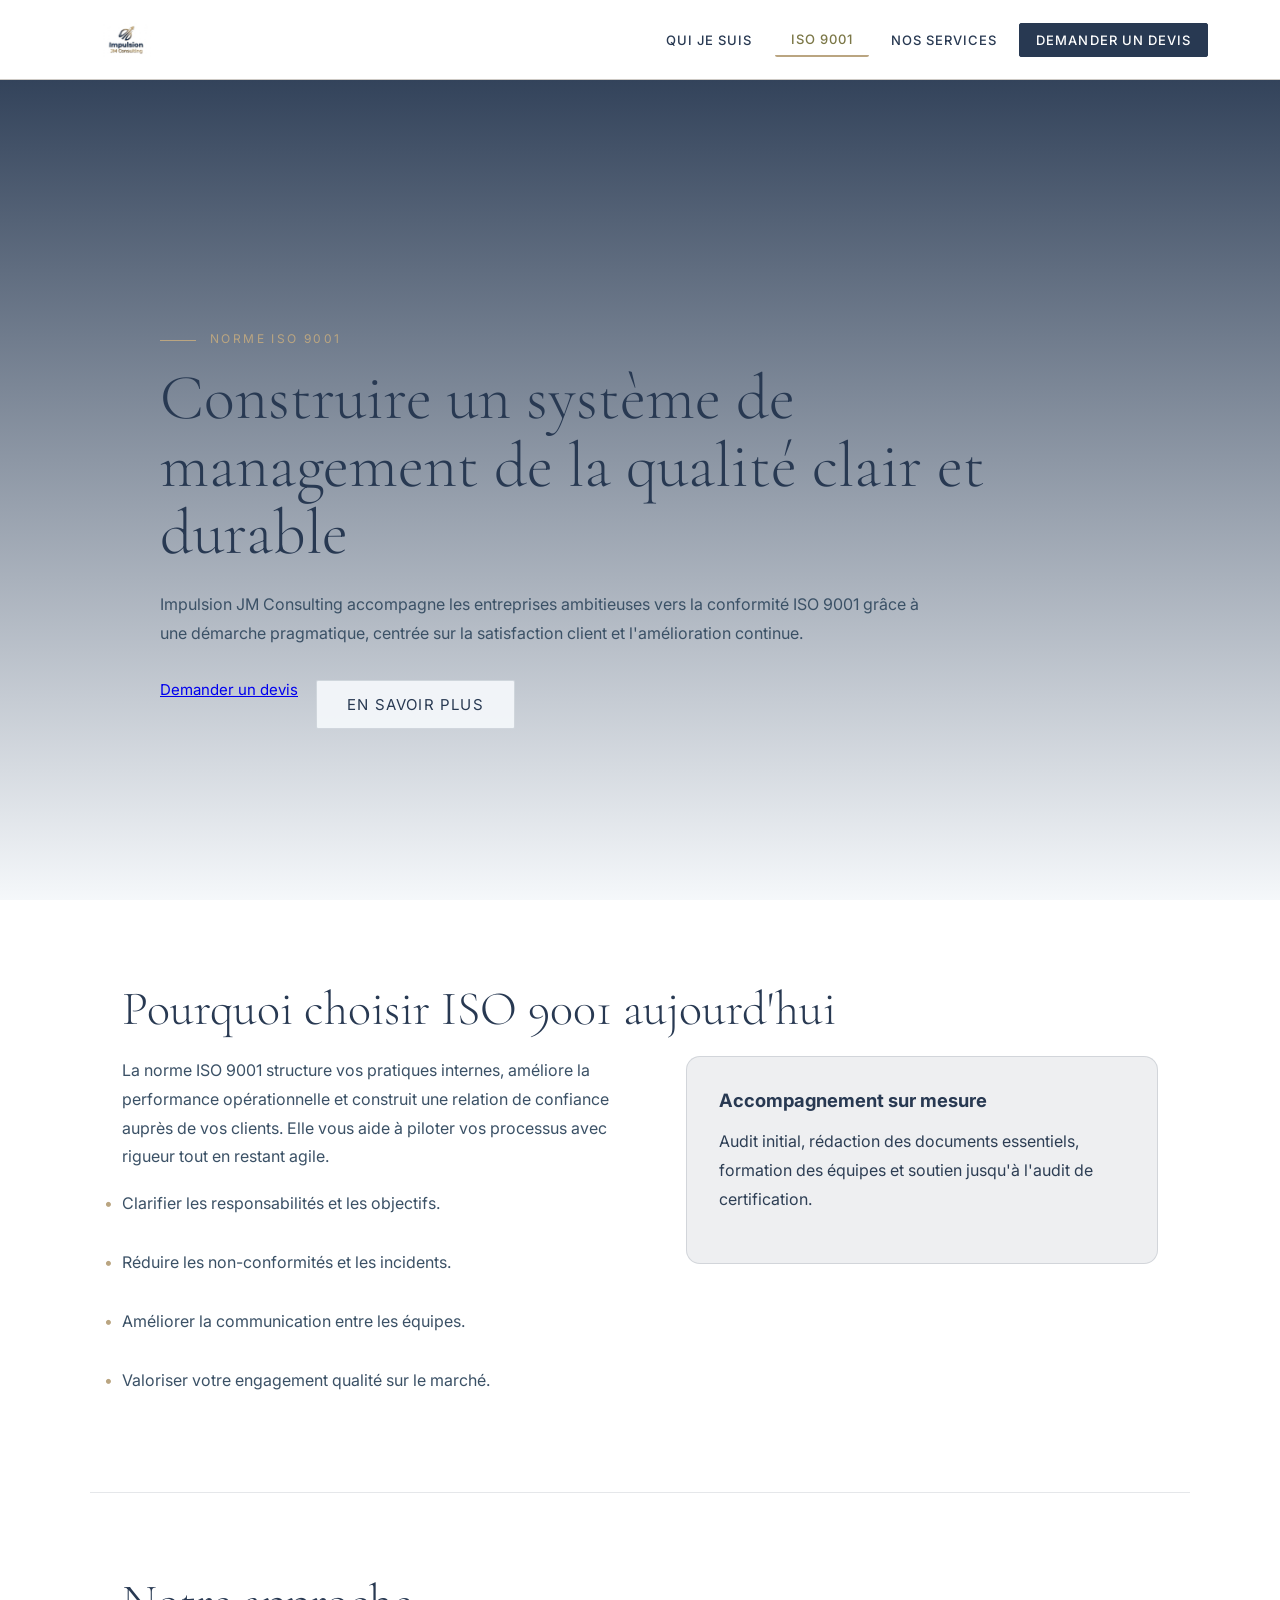
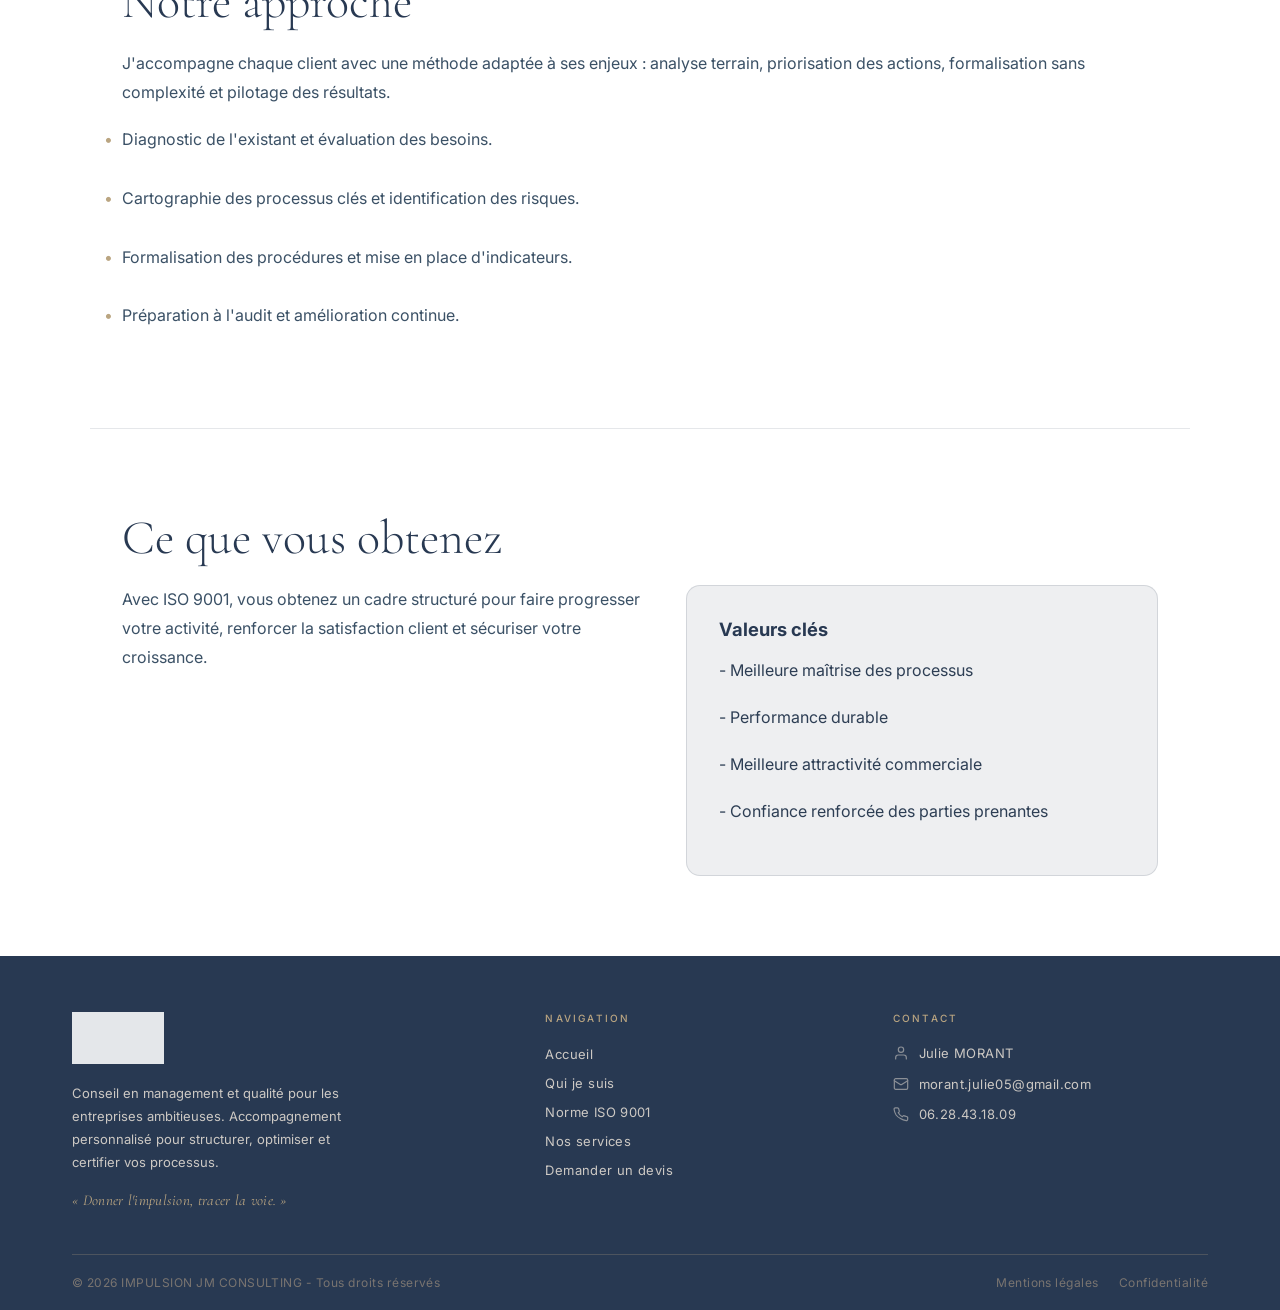
==== iso9001.html @ 3c47d4dd "Add files via upload" ====
﻿<!DOCTYPE html>
<html lang="fr">
<head>
  <meta charset="UTF-8" />
  <meta name="viewport" content="width=device-width, initial-scale=1.0" />
  <title>ISO 9001 — Impulsion JM Consulting</title>
  <link rel="preconnect" href="https://fonts.googleapis.com" />
  <link rel="preconnect" href="https://fonts.gstatic.com" crossorigin />
  <link href="https://fonts.googleapis.com/css2?family=Cormorant+Garamond:wght@400;600;700&family=Inter:wght@300;400;500&display=swap" rel="stylesheet" />
  <link rel="stylesheet" href="style.css" />
  <style>
    .page-hero {
      min-height: calc(100vh - var(--nav-h));
      padding: calc(var(--nav-h) + 80px) 32px 80px;
      background: linear-gradient(180deg, rgba(40,57,82,0.95) 0%, rgba(244,247,250,0.92) 100%);
      display: flex;
      align-items: center;
    }
    .hero-inner {
      max-width: 960px;
      margin: 0 auto;
    }
    .hero-eyebrow {
      font-size: 0.75rem;
      letter-spacing: 0.2em;
      text-transform: uppercase;
      color: var(--or);
      margin-bottom: 18px;
      font-family: var(--font-body);
    }
    .hero-eyebrow::before {
      content: '';
      display: inline-block;
      width: 36px;
      height: 1px;
      background: var(--or);
      margin-right: 14px;
      vertical-align: middle;
    }
    .hero-title {
      font-family: var(--font-display);
      font-size: clamp(2.8rem, 5vw, 4.4rem);
      font-weight: 300;
      line-height: 1.05;
      margin-bottom: 24px;
      color: var(--marine);
    }
    .hero-title em {
      font-style: italic;
      color: var(--or);
    }
    .hero-copy {
      max-width: 760px;
      font-size: 1rem;
      line-height: 1.8;
      color: #3b5166;
      margin-bottom: 32px;
    }
    .hero-actions {
      display: flex;
      flex-wrap: wrap;
      gap: 18px;
    }
    .btn-secondary {
      display: inline-flex;
      align-items: center;
      justify-content: center;
      padding: 14px 30px;
      border-radius: 2px;
      border: 1px solid rgba(41,58,82,0.16);
      color: var(--marine);
      background: rgba(244,247,250,0.94);
      text-decoration: none;
      letter-spacing: 0.08em;
      text-transform: uppercase;
      transition: background 0.2s, color 0.2s;
    }
    .btn-secondary:hover {
      background: rgba(244,247,250,1);
    }
    .page-section {
      padding: 80px 32px;
      max-width: 1100px;
      margin: 0 auto;
    }
    .page-section + .page-section {
      border-top: 1px solid rgba(41,58,82,0.12);
    }
    .page-section h2 {
      font-family: var(--font-display);
      font-size: clamp(2rem, 4vw, 3rem);
      font-weight: 300;
      margin-bottom: 18px;
      color: var(--marine);
    }
    .page-section p,
    .page-section li {
      font-size: 1rem;
      line-height: 1.8;
      color: #3b5166;
      margin-bottom: 18px;
    }
    .page-section ul {
      list-style: none;
      padding-left: 0;
      display: grid;
      gap: 12px;
    }
    .page-section ul li::before {
      content: '•';
      color: var(--or);
      display: inline-block;
      width: 1.1em;
      margin-left: -1.1em;
    }
    .page-grid {
      display: grid;
      grid-template-columns: 1fr 0.9fr;
      gap: 40px;
      align-items: start;
    }
    .panel {
      background: rgba(41,58,82,0.08);
      border: 1px solid rgba(41,58,82,0.14);
      border-radius: 14px;
      padding: 32px;
    }
    .panel h3 {
      margin: 0 0 16px;
      font-size: 1.15rem;
      color: var(--marine);
    }
    .panel p {
      color: #2d3e54;
    }
    @media (max-width: 900px) {
      .page-grid {
        grid-template-columns: 1fr;
      }
      .page-hero {
        padding-top: calc(var(--nav-h) + 60px);
      }
    }
    @media (max-width: 700px) {
      .page-section {
        padding: 60px 20px;
      }
    }
  </style>
</head>
<body>

  <header>
    <div class="header-inner">
      <a href="index.html" class="logo-link" aria-label="IMPULSION JM CONSULTING – Accueil">
        <img src="logo.png" alt="Logo Impulsion JM Consulting" />
      </a>
      <button class="nav-toggle" aria-expanded="false" aria-controls="main-nav" aria-label="Ouvrir le menu">
        <span></span><span></span><span></span>
      </button>
      <nav id="main-nav" role="navigation" aria-label="Navigation principale">
        <ul class="nav-list">
          <li><a href="qui-je-suis.html">Qui je suis</a></li>
          <li><a href="iso9001.html" class="active">ISO 9001</a></li>
          <li><a href="services.html">Nos services</a></li>
          <li class="nav-cta"><a href="contact.html">Demander un devis</a></li>
        </ul>
      </nav>
    </div>
  </header>

  <main>
    <section class="page-hero">
      <div class="hero-inner">
        <p class="hero-eyebrow">Norme ISO 9001</p>
        <h1 class="hero-title">Construire un système de management de la qualité clair et durable</h1>
        <p class="hero-copy">Impulsion JM Consulting accompagne les entreprises ambitieuses vers la conformité ISO 9001 grâce à une démarche pragmatique, centrée sur la satisfaction client et l'amélioration continue.</p>
        <div class="hero-actions">
          <a href="contact.html" class="btn-primary">Demander un devis</a>
          <a href="#avantages" class="btn-secondary">En savoir plus</a>
        </div>
      </div>
    </section>

    <section class="page-section" id="avantages">
      <h2>Pourquoi choisir ISO 9001 aujourd'hui</h2>
      <div class="page-grid">
        <div>
          <p>La norme ISO 9001 structure vos pratiques internes, améliore la performance opérationnelle et construit une relation de confiance auprès de vos clients. Elle vous aide à piloter vos processus avec rigueur tout en restant agile.</p>
          <ul>
            <li>Clarifier les responsabilités et les objectifs.</li>
            <li>Réduire les non-conformités et les incidents.</li>
            <li>Améliorer la communication entre les équipes.</li>
            <li>Valoriser votre engagement qualité sur le marché.</li>
          </ul>
        </div>
        <aside class="panel">
          <h3>Accompagnement sur mesure</h3>
          <p>Audit initial, rédaction des documents essentiels, formation des équipes et soutien jusqu'à l'audit de certification.</p>
        </aside>
      </div>
    </section>

    <section class="page-section">
      <h2>Notre approche</h2>
      <p>J'accompagne chaque client avec une méthode adaptée à ses enjeux : analyse terrain, priorisation des actions, formalisation sans complexité et pilotage des résultats.</p>
      <ul>
        <li>Diagnostic de l'existant et évaluation des besoins.</li>
        <li>Cartographie des processus clés et identification des risques.</li>
        <li>Formalisation des procédures et mise en place d'indicateurs.</li>
        <li>Préparation à l'audit et amélioration continue.</li>
      </ul>
    </section>

    <section class="page-section">
      <h2>Ce que vous obtenez</h2>
      <div class="page-grid">
        <div>
          <p>Avec ISO 9001, vous obtenez un cadre structuré pour faire progresser votre activité, renforcer la satisfaction client et sécuriser votre croissance.</p>
        </div>
        <aside class="panel">
          <h3>Valeurs clés</h3>
          <p>- Meilleure maîtrise des processus</p>
          <p>- Performance durable</p>
          <p>- Meilleure attractivité commerciale</p>
          <p>- Confiance renforcée des parties prenantes</p>
        </aside>
      </div>
    </section>
  </main>

  <footer>
    <div class="footer-top">
      <div class="footer-brand">
        <a href="index.html" class="logo-footer" aria-label="IMPULSION JM CONSULTING – Accueil">
          <img src="logo.png" alt="Logo Impulsion JM Consulting" />
        </a>
        <p>Conseil en management et qualité pour les entreprises ambitieuses. Accompagnement personnalisé pour structurer, optimiser et certifier vos processus.</p>
        <p class="tagline">« Donner l'impulsion, tracer la voie. »</p>
      </div>
      <div class="footer-col">
        <h3>Navigation</h3>
        <ul>
          <li><a href="index.html">Accueil</a></li>
          <li><a href="qui-je-suis.html">Qui je suis</a></li>
          <li><a href="iso9001.html">Norme ISO 9001</a></li>
          <li><a href="services.html">Nos services</a></li>
          <li><a href="contact.html">Demander un devis</a></li>
        </ul>
      </div>
      <div class="footer-col">
        <h3>Contact</h3>
        <address>
          <div class="contact-item">
            <svg class="contact-icon" viewBox="0 0 24 24" fill="none" stroke="currentColor" stroke-width="1.8" stroke-linecap="round" stroke-linejoin="round" aria-hidden="true">
              <path d="M20 21v-2a4 4 0 0 0-4-4H8a4 4 0 0 0-4 4v2"/><circle cx="12" cy="7" r="4"/>
            </svg>
            <span>Julie MORANT</span>
          </div>
          <div class="contact-item">
            <svg class="contact-icon" viewBox="0 0 24 24" fill="none" stroke="currentColor" stroke-width="1.8" stroke-linecap="round" stroke-linejoin="round" aria-hidden="true">
              <rect width="20" height="16" x="2" y="4" rx="2"/><path d="m22 7-8.97 5.7a1.94 1.94 0 0 1-2.06 0L2 7"/>
            </svg>
            <a href="mailto:morant.julie05@gmail.com">morant.julie05@gmail.com</a>
          </div>
          <div class="contact-item">
            <svg class="contact-icon" viewBox="0 0 24 24" fill="none" stroke="currentColor" stroke-width="1.8" stroke-linecap="round" stroke-linejoin="round" aria-hidden="true">
              <path d="M22 16.92v3a2 2 0 0 1-2.18 2 19.79 19.79 0 0 1-8.63-3.07A19.5 19.5 0 0 1 4.69 13.5a19.79 19.79 0 0 1-3.07-8.67A2 2 0 0 1 3.6 2.69h3a2 2 0 0 1 2 1.72c.127.96.361 1.903.7 2.81a2 2 0 0 1-.45 2.11L7.91 10.1a16 16 0 0 0 6 6l.91-.91a2 2 0 0 1 2.11-.45c.907.339 1.85.573 2.81.7A2 2 0 0 1 21.73 17.5z"/>
            </svg>
            <a href="tel:+33628431809">06.28.43.18.09</a>
          </div>
        </address>
      </div>
    </div>
    <div class="footer-divider"><hr /></div>
    <div class="footer-bottom">
      <p>&copy; <span id="year"></span> IMPULSION JM CONSULTING - Tous droits réservés</p>
      <nav class="footer-bottom-links" aria-label="Liens légaux">
        <a href="mentions-legales.html">Mentions légales</a>
        <a href="politique-confidentialite.html">Confidentialité</a>
      </nav>
    </div>
  </footer>

  <script src="main.js"></script>
</body>
</html>
---- style.css ----
/* ═══════════════════════════════════════════════════════════
   IMPULSION JM CONSULTING — Feuille de style principale
   ═══════════════════════════════════════════════════════════ */

/* ─── Tokens ─────────────────────────────────────────────── */
:root {
  --blanc:    #ffffff;
  --noir:     #000000;
  --gris:     #797470;
  --marine:   #283952;
  --marine-2: #293a53;
  --or:       #baa581;
  --or-fonce: #7b7747;
  --sable:    #cdc9c4;

  --nav-h:        80px;
  --max-w:        1200px;
  --font-display: 'Cormorant Garamond', Georgia, serif;
  --font-body:    'Inter', system-ui, sans-serif;
}

/* ─── Reset ──────────────────────────────────────────────── */
*, *::before, *::after {
  box-sizing: border-box;
  margin: 0;
  padding: 0;
}

html { scroll-behavior: smooth; }

body {
  font-family: var(--font-body);
  font-size: 15px;
  color: var(--noir);
  background: var(--blanc);
  min-height: 100vh;
  display: flex;
  flex-direction: column;
}

/* ─── Accessibilité ──────────────────────────────────────── */
a:focus-visible {
  outline: 2px solid var(--or);
  outline-offset: 3px;
  border-radius: 2px;
}

@media (prefers-reduced-motion: reduce) {
  *, *::before, *::after { transition-duration: 0.01ms !important; }
}


/* ═══════════════════════════════════════════════════════════
   HEADER
   ═══════════════════════════════════════════════════════════ */
header {
  position: sticky;
  top: 0;
  z-index: 100;
  background: var(--blanc);
  border-bottom: 1px solid var(--sable);
  height: var(--nav-h);
  display: flex;
  align-items: center;
}

.header-inner {
  width: 100%;
  max-width: var(--max-w);
  margin: 0 auto;
  padding: 0 32px;
  display: flex;
  align-items: center;
  justify-content: space-between;
  gap: 24px;
}

/* Logo */
.logo-link {
  display: flex;
  align-items: center;
  text-decoration: none;
  flex-shrink: 0;
}

.logo-link img {
  height: 62px;
  width: auto;
  display: block;
}

/* Navigation */
nav { display: flex; align-items: center; }

.nav-list {
  list-style: none;
  display: flex;
  align-items: center;
  gap: 6px;
}

.nav-list a {
  display: block;
  padding: 8px 16px;
  font-family: var(--font-body);
  font-size: 13px;
  font-weight: 500;
  letter-spacing: 0.08em;
  text-transform: uppercase;
  color: var(--marine);
  text-decoration: none;
  border-radius: 2px;
  transition: color 0.2s, background 0.2s;
  white-space: nowrap;
}

.nav-list a:hover,
.nav-list a:focus-visible {
  color: var(--blanc);
  background: var(--marine);
  outline: none;
}

.nav-list a.active {
  color: var(--or-fonce);
  border-bottom: 2px solid var(--or);
}

/* Bouton devis (CTA) */
.nav-list .nav-cta a {
  background: var(--marine);
  color: var(--blanc);
  border: 1px solid var(--marine);
}

.nav-list .nav-cta a:hover {
  background: var(--or-fonce);
  border-color: var(--or-fonce);
}

/* Hamburger (mobile) */
.nav-toggle {
  display: none;
  background: none;
  border: none;
  cursor: pointer;
  padding: 8px;
  flex-direction: column;
  gap: 5px;
  align-items: flex-end;
}

.nav-toggle span {
  display: block;
  height: 2px;
  background: var(--marine);
  border-radius: 1px;
  transition: width 0.2s;
}

.nav-toggle span:nth-child(1) { width: 24px; }
.nav-toggle span:nth-child(2) { width: 18px; }
.nav-toggle span:nth-child(3) { width: 24px; }
.nav-toggle[aria-expanded="true"] span { width: 24px; }


/* ═══════════════════════════════════════════════════════════
   CONTENU PRINCIPAL
   ═══════════════════════════════════════════════════════════ */
main {
  flex: 1;
  background: var(--blanc);
}


/* ═══════════════════════════════════════════════════════════
   FOOTER
   ═══════════════════════════════════════════════════════════ */
footer {
  background: var(--marine);
  color: var(--sable);
}

/* Grille du footer */
.footer-top {
  max-width: var(--max-w);
  margin: 0 auto;
  padding: 56px 32px 40px;
  display: grid;
  grid-template-columns: 1.4fr 1fr 1fr;
  gap: 40px 32px;
}

/* Colonne 1 – Identité */
.footer-brand .logo-footer {
  display: flex;
  align-items: center;
  text-decoration: none;
  margin-bottom: 18px;
}

.footer-brand .logo-footer img {
  height: 52px;
  width: auto;
  filter: brightness(0) invert(1);
  opacity: 0.88;
}

.footer-brand p {
  font-size: 13px;
  line-height: 1.75;
  color: var(--sable);
  max-width: 300px;
}

.footer-brand .tagline {
  margin-top: 14px;
  font-family: var(--font-display);
  font-size: 15px;
  font-style: italic;
  color: var(--or);
  letter-spacing: 0.02em;
}

/* Colonnes navigation & contact */
.footer-col h3 {
  font-family: var(--font-body);
  font-size: 10px;
  font-weight: 500;
  letter-spacing: 0.22em;
  text-transform: uppercase;
  color: var(--or);
  margin-bottom: 20px;
}

.footer-col ul {
  list-style: none;
  display: flex;
  flex-direction: column;
  gap: 10px;
}

.footer-col ul li a {
  font-size: 13px;
  color: var(--sable);
  text-decoration: none;
  letter-spacing: 0.03em;
  transition: color 0.2s;
}

.footer-col ul li a:hover { color: var(--or); }

/* Contact */
.footer-col address {
  font-style: normal;
  display: flex;
  flex-direction: column;
  gap: 12px;
}

.footer-col address .contact-item {
  display: flex;
  align-items: flex-start;
  gap: 10px;
}

.footer-col address .contact-icon {
  width: 16px;
  flex-shrink: 0;
  margin-top: 1px;
  opacity: 0.6;
}

.footer-col address a,
.footer-col address span {
  font-size: 13px;
  color: var(--sable);
  text-decoration: none;
  letter-spacing: 0.03em;
  line-height: 1.4;
  transition: color 0.2s;
}

.footer-col address a:hover { color: var(--or); }

/* Séparateur doré */
.footer-divider {
  max-width: var(--max-w);
  margin: 0 auto;
  padding: 0 32px;
}

.footer-divider hr {
  border: none;
  border-top: 1px solid rgba(186, 165, 129, 0.25);
}

/* Bas de footer */
.footer-bottom {
  max-width: var(--max-w);
  margin: 0 auto;
  padding: 20px 32px;
  display: flex;
  align-items: center;
  justify-content: space-between;
  gap: 16px;
  flex-wrap: wrap;
}

.footer-bottom p {
  font-size: 12px;
  color: var(--gris);
  letter-spacing: 0.04em;
}

.footer-bottom-links {
  display: flex;
  gap: 20px;
}

.footer-bottom-links a {
  font-size: 12px;
  color: var(--gris);
  text-decoration: none;
  letter-spacing: 0.04em;
  transition: color 0.2s;
}

.footer-bottom-links a:hover { color: var(--or); }


/* ═══════════════════════════════════════════════════════════
   RESPONSIVE
   ═══════════════════════════════════════════════════════════ */
@media (max-width: 900px) {
  .footer-top {
    grid-template-columns: 1fr 1fr;
  }
  .footer-brand { grid-column: 1 / -1; }
}

@media (max-width: 700px) {
  :root { --nav-h: 68px; }

  .nav-toggle { display: flex; }

  nav {
    position: absolute;
    top: var(--nav-h);
    left: 0;
    right: 0;
    background: var(--blanc);
    border-bottom: 1px solid var(--sable);
    max-height: 0;
    overflow: hidden;
    transition: max-height 0.3s ease;
  }

  nav.open { max-height: 400px; }

  .nav-list {
    flex-direction: column;
    align-items: stretch;
    padding: 12px 20px 20px;
    gap: 4px;
  }

  .nav-list a { padding: 12px 8px; font-size: 14px; }
  .nav-list .nav-cta { margin-top: 8px; }

  .footer-top {
    grid-template-columns: 1fr;
    padding: 40px 24px 32px;
  }

  .footer-brand { grid-column: auto; }

  .footer-bottom {
    flex-direction: column;
    align-items: flex-start;
    padding: 20px 24px;
  }
}
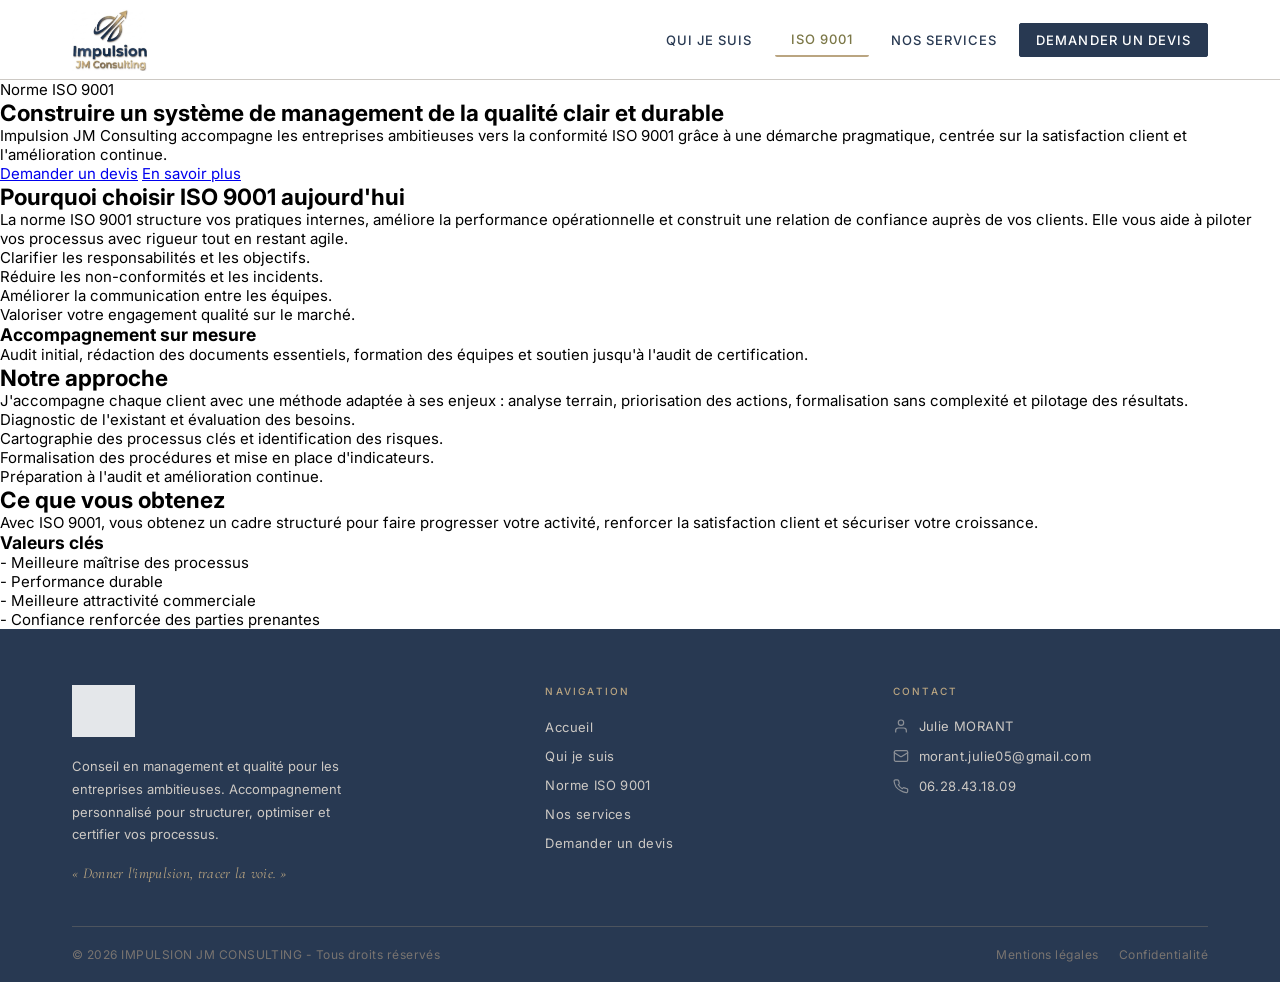
==== commit 0da2fdd4: "Add files via upload" ====
--- a/iso9001.html
+++ b/iso9001.html
@@ -8,164 +8,35 @@
   <link rel="preconnect" href="https://fonts.gstatic.com" crossorigin />
   <link href="https://fonts.googleapis.com/css2?family=Cormorant+Garamond:wght@400;600;700&family=Inter:wght@300;400;500&display=swap" rel="stylesheet" />
   <link rel="stylesheet" href="style.css" />
-  <style>
-    .page-hero {
-      min-height: calc(100vh - var(--nav-h));
-      padding: calc(var(--nav-h) + 80px) 32px 80px;
-      background: linear-gradient(180deg, rgba(40,57,82,0.95) 0%, rgba(244,247,250,0.92) 100%);
-      display: flex;
-      align-items: center;
-    }
-    .hero-inner {
-      max-width: 960px;
-      margin: 0 auto;
-    }
-    .hero-eyebrow {
-      font-size: 0.75rem;
-      letter-spacing: 0.2em;
-      text-transform: uppercase;
-      color: var(--or);
-      margin-bottom: 18px;
-      font-family: var(--font-body);
-    }
-    .hero-eyebrow::before {
-      content: '';
-      display: inline-block;
-      width: 36px;
-      height: 1px;
-      background: var(--or);
-      margin-right: 14px;
-      vertical-align: middle;
-    }
-    .hero-title {
-      font-family: var(--font-display);
-      font-size: clamp(2.8rem, 5vw, 4.4rem);
-      font-weight: 300;
-      line-height: 1.05;
-      margin-bottom: 24px;
-      color: var(--marine);
-    }
-    .hero-title em {
-      font-style: italic;
-      color: var(--or);
-    }
-    .hero-copy {
-      max-width: 760px;
-      font-size: 1rem;
-      line-height: 1.8;
-      color: #3b5166;
-      margin-bottom: 32px;
-    }
-    .hero-actions {
-      display: flex;
-      flex-wrap: wrap;
-      gap: 18px;
-    }
-    .btn-secondary {
-      display: inline-flex;
-      align-items: center;
-      justify-content: center;
-      padding: 14px 30px;
-      border-radius: 2px;
-      border: 1px solid rgba(41,58,82,0.16);
-      color: var(--marine);
-      background: rgba(244,247,250,0.94);
-      text-decoration: none;
-      letter-spacing: 0.08em;
-      text-transform: uppercase;
-      transition: background 0.2s, color 0.2s;
-    }
-    .btn-secondary:hover {
-      background: rgba(244,247,250,1);
-    }
-    .page-section {
-      padding: 80px 32px;
-      max-width: 1100px;
-      margin: 0 auto;
-    }
-    .page-section + .page-section {
-      border-top: 1px solid rgba(41,58,82,0.12);
-    }
-    .page-section h2 {
-      font-family: var(--font-display);
-      font-size: clamp(2rem, 4vw, 3rem);
-      font-weight: 300;
-      margin-bottom: 18px;
-      color: var(--marine);
-    }
-    .page-section p,
-    .page-section li {
-      font-size: 1rem;
-      line-height: 1.8;
-      color: #3b5166;
-      margin-bottom: 18px;
-    }
-    .page-section ul {
-      list-style: none;
-      padding-left: 0;
-      display: grid;
-      gap: 12px;
-    }
-    .page-section ul li::before {
-      content: '•';
-      color: var(--or);
-      display: inline-block;
-      width: 1.1em;
-      margin-left: -1.1em;
-    }
-    .page-grid {
-      display: grid;
-      grid-template-columns: 1fr 0.9fr;
-      gap: 40px;
-      align-items: start;
-    }
-    .panel {
-      background: rgba(41,58,82,0.08);
-      border: 1px solid rgba(41,58,82,0.14);
-      border-radius: 14px;
-      padding: 32px;
-    }
-    .panel h3 {
-      margin: 0 0 16px;
-      font-size: 1.15rem;
-      color: var(--marine);
-    }
-    .panel p {
-      color: #2d3e54;
-    }
-    @media (max-width: 900px) {
-      .page-grid {
-        grid-template-columns: 1fr;
-      }
-      .page-hero {
-        padding-top: calc(var(--nav-h) + 60px);
-      }
-    }
-    @media (max-width: 700px) {
-      .page-section {
-        padding: 60px 20px;
-      }
-    }
-  </style>
 </head>
 <body>
 
+  <!-- ════════════════════════════════════════════════════════
+       HEADER
+  ════════════════════════════════════════════════════════ -->
   <header>
     <div class="header-inner">
+
+      <!-- Logo cliquable → accueil -->
       <a href="index.html" class="logo-link" aria-label="IMPULSION JM CONSULTING – Accueil">
         <img src="logo.png" alt="Logo Impulsion JM Consulting" />
       </a>
+
+      <!-- Hamburger (mobile) -->
       <button class="nav-toggle" aria-expanded="false" aria-controls="main-nav" aria-label="Ouvrir le menu">
         <span></span><span></span><span></span>
       </button>
+
+      <!-- Navigation principale -->
       <nav id="main-nav" role="navigation" aria-label="Navigation principale">
         <ul class="nav-list">
           <li><a href="qui-je-suis.html">Qui je suis</a></li>
-          <li><a href="iso9001.html" class="active">ISO 9001</a></li>
+          <li><a href="iso9001.html">ISO 9001</a></li>
           <li><a href="services.html">Nos services</a></li>
           <li class="nav-cta"><a href="contact.html">Demander un devis</a></li>
         </ul>
       </nav>
+
     </div>
   </header>
 
@@ -229,8 +100,13 @@
     </section>
   </main>
 
+ <!-- ════════════════════════════════════════════════════════
+       FOOTER
+  ════════════════════════════════════════════════════════ -->
   <footer>
     <div class="footer-top">
+
+      <!-- Colonne 1 – Identité -->
       <div class="footer-brand">
         <a href="index.html" class="logo-footer" aria-label="IMPULSION JM CONSULTING – Accueil">
           <img src="logo.png" alt="Logo Impulsion JM Consulting" />
@@ -238,16 +114,20 @@
         <p>Conseil en management et qualité pour les entreprises ambitieuses. Accompagnement personnalisé pour structurer, optimiser et certifier vos processus.</p>
         <p class="tagline">« Donner l'impulsion, tracer la voie. »</p>
       </div>
+
+      <!-- Colonne 2 – Navigation -->
       <div class="footer-col">
         <h3>Navigation</h3>
         <ul>
           <li><a href="index.html">Accueil</a></li>
           <li><a href="qui-je-suis.html">Qui je suis</a></li>
-          <li><a href="iso9001.html">Norme ISO 9001</a></li>
+          <li><a href="iso-9001.html">Norme ISO 9001</a></li>
           <li><a href="services.html">Nos services</a></li>
           <li><a href="contact.html">Demander un devis</a></li>
         </ul>
       </div>
+
+      <!-- Colonne 3 – Contact -->
       <div class="footer-col">
         <h3>Contact</h3>
         <address>
@@ -271,8 +151,11 @@
           </div>
         </address>
       </div>
+
     </div>
+
     <div class="footer-divider"><hr /></div>
+
     <div class="footer-bottom">
       <p>&copy; <span id="year"></span> IMPULSION JM CONSULTING - Tous droits réservés</p>
       <nav class="footer-bottom-links" aria-label="Liens légaux">
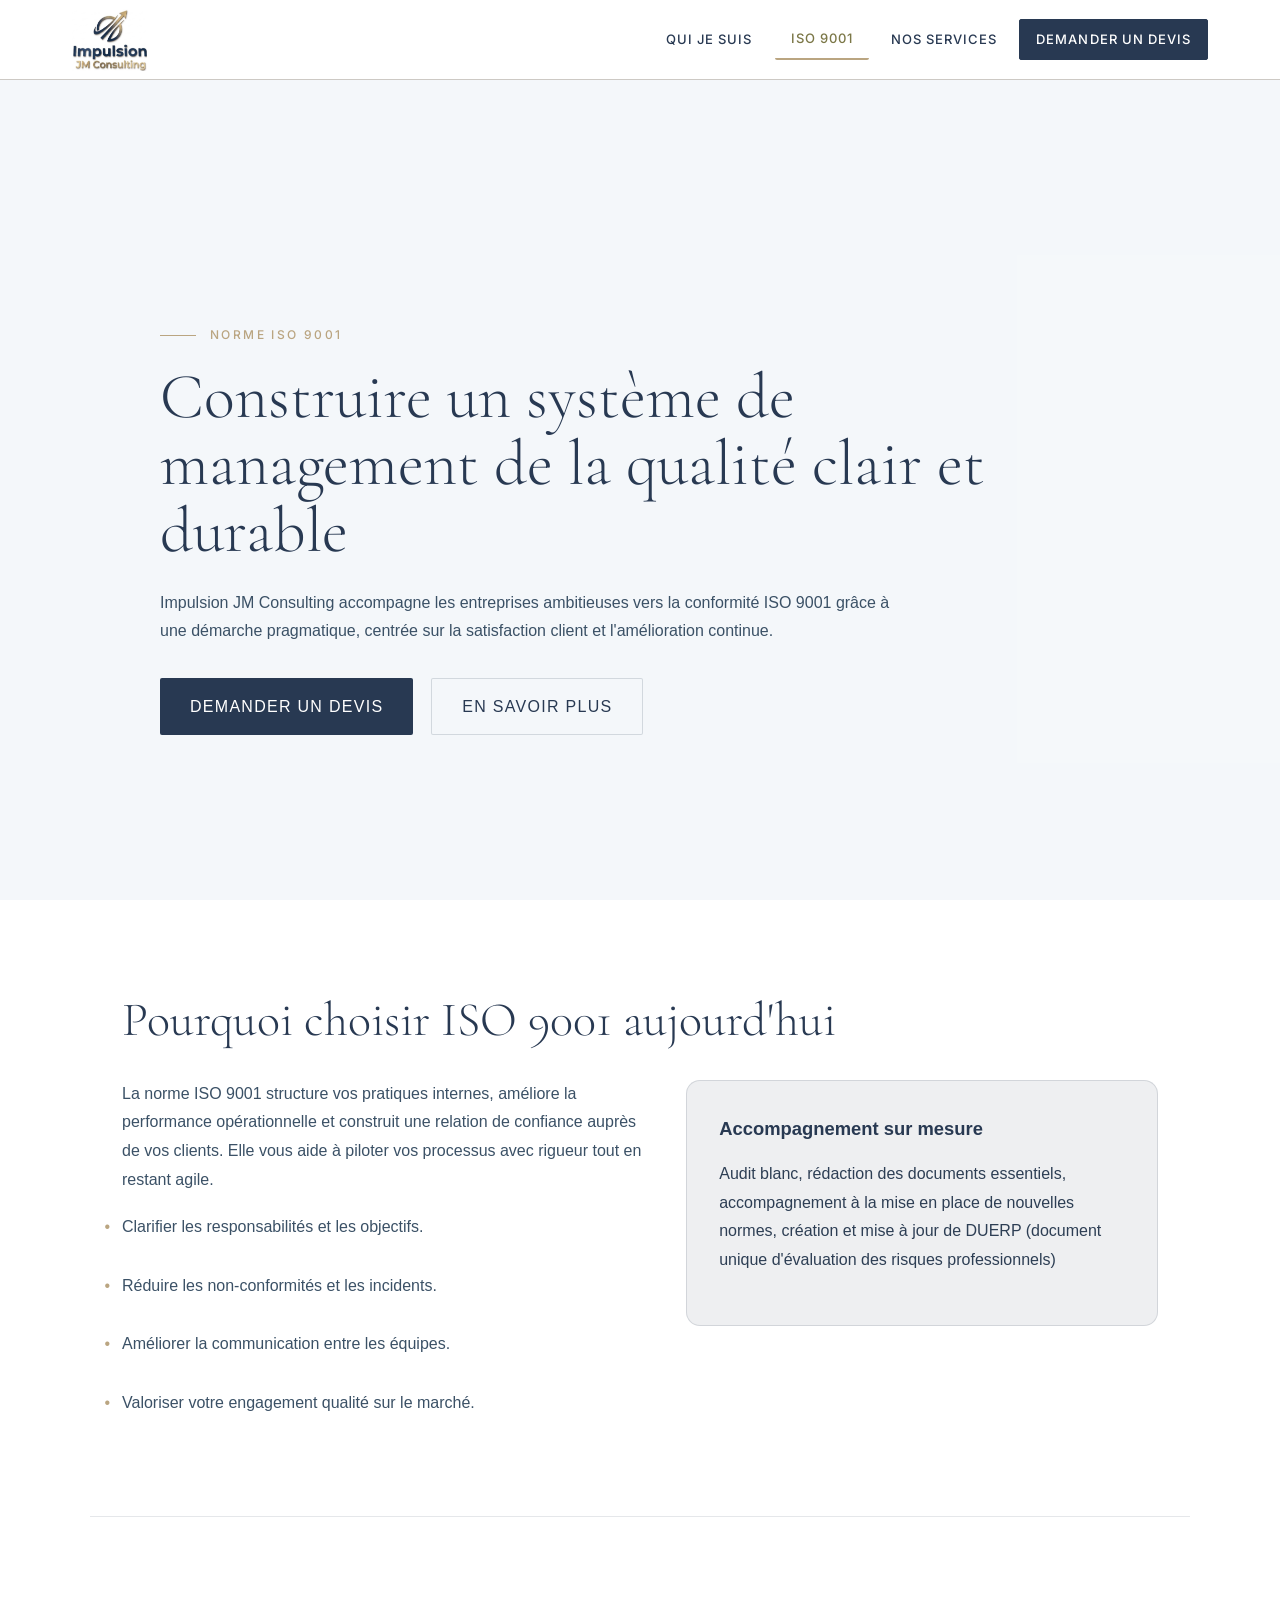
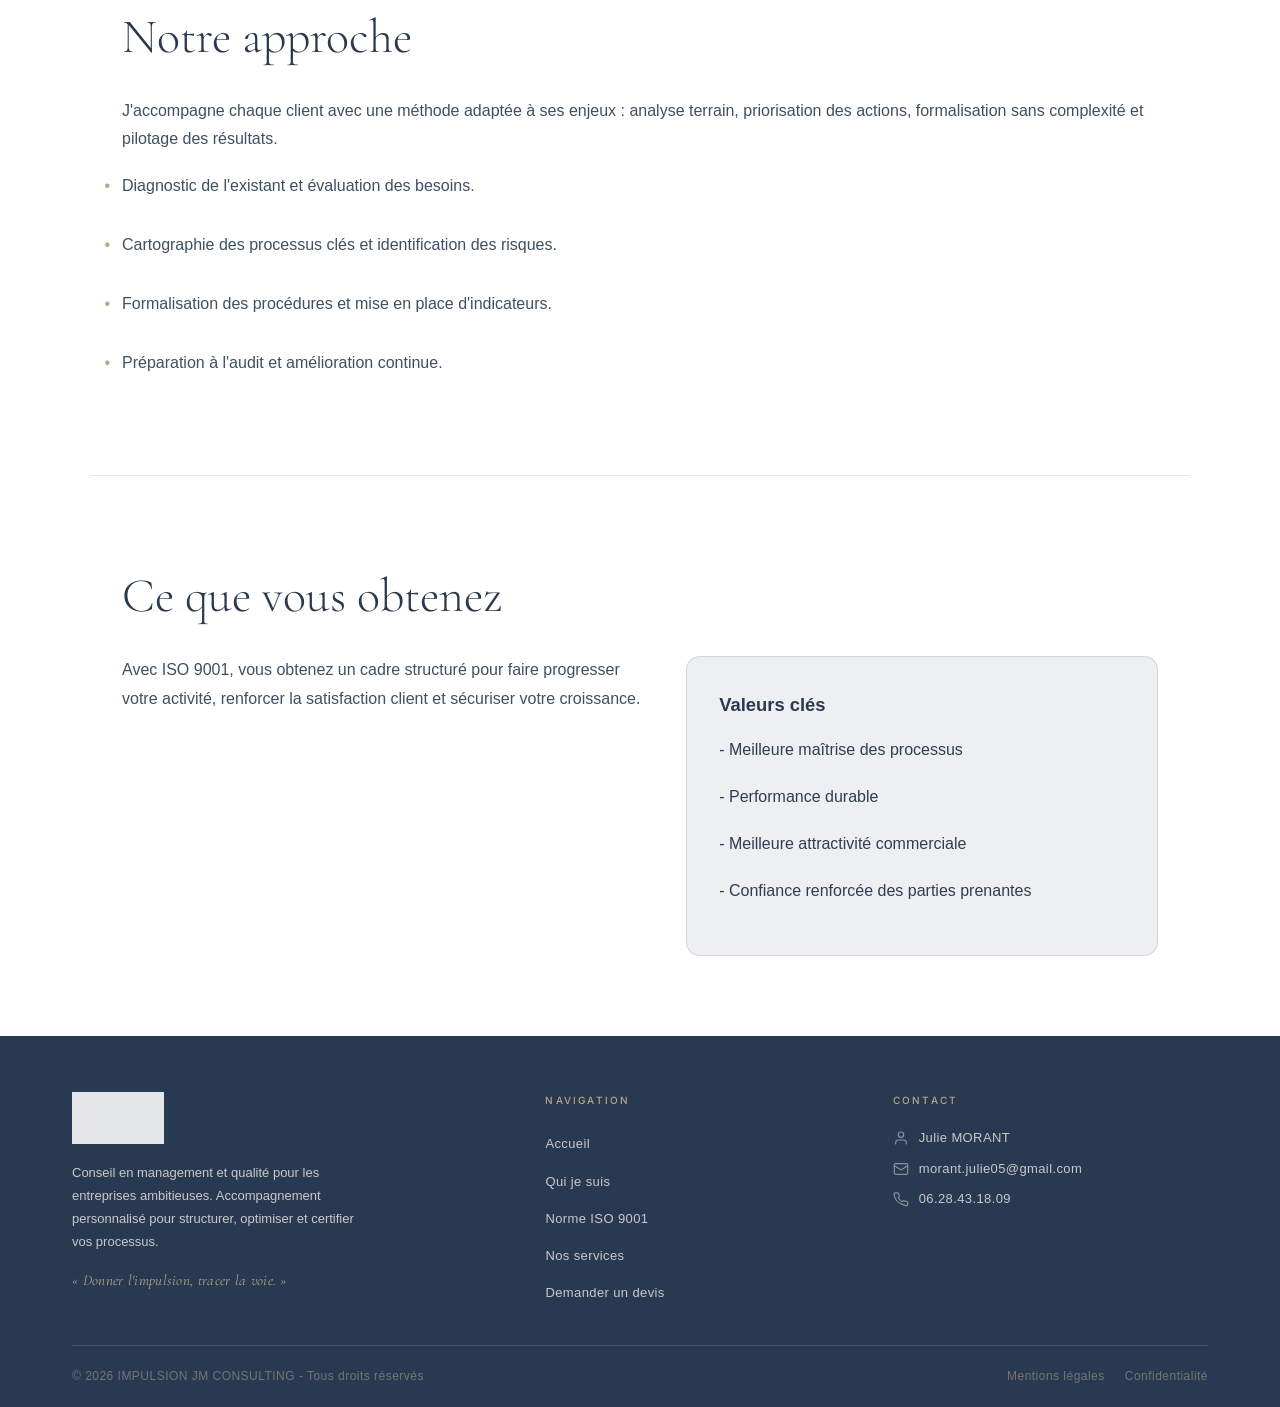
==== commit 083c5114: "Modifications d'info (Acc sur mesure) Updated HTML structure and content formatting for better reada" ====
--- a/iso9001.html
+++ b/iso9001.html
@@ -1,4 +1,4 @@
-﻿<!DOCTYPE html>
+<!DOCTYPE html>
 <html lang="fr">
 <head>
   <meta charset="UTF-8" />
@@ -9,9 +9,11 @@
   <link href="https://fonts.googleapis.com/css2?family=Cormorant+Garamond:wght@400;600;700&family=Inter:wght@300;400;500&display=swap" rel="stylesheet" />
   <link rel="stylesheet" href="style.css" />
 </head>
+
+
 <body>
 
-  <!-- ════════════════════════════════════════════════════════
+  <!-- ═══════════════════════════════════════════════════
        HEADER
   ════════════════════════════════════════════════════════ -->
   <header>
@@ -40,12 +42,14 @@
     </div>
   </header>
 
+    
   <main>
     <section class="page-hero">
       <div class="hero-inner">
         <p class="hero-eyebrow">Norme ISO 9001</p>
         <h1 class="hero-title">Construire un système de management de la qualité clair et durable</h1>
-        <p class="hero-copy">Impulsion JM Consulting accompagne les entreprises ambitieuses vers la conformité ISO 9001 grâce à une démarche pragmatique, centrée sur la satisfaction client et l'amélioration continue.</p>
+        <p class="hero-copy">Impulsion JM Consulting accompagne les entreprises ambitieuses vers la conformité ISO 9001 grâce à une démarche pragmatique, 
+          centrée sur la satisfaction client et l'amélioration continue.</p>
         <div class="hero-actions">
           <a href="contact.html" class="btn-primary">Demander un devis</a>
           <a href="#avantages" class="btn-secondary">En savoir plus</a>
@@ -57,7 +61,8 @@
       <h2>Pourquoi choisir ISO 9001 aujourd'hui</h2>
       <div class="page-grid">
         <div>
-          <p>La norme ISO 9001 structure vos pratiques internes, améliore la performance opérationnelle et construit une relation de confiance auprès de vos clients. Elle vous aide à piloter vos processus avec rigueur tout en restant agile.</p>
+          <p>La norme ISO 9001 structure vos pratiques internes, améliore la performance opérationnelle et construit une relation de confiance auprès de vos clients. 
+            Elle vous aide à piloter vos processus avec rigueur tout en restant agile.</p>
           <ul>
             <li>Clarifier les responsabilités et les objectifs.</li>
             <li>Réduire les non-conformités et les incidents.</li>
@@ -67,7 +72,10 @@
         </div>
         <aside class="panel">
           <h3>Accompagnement sur mesure</h3>
-          <p>Audit initial, rédaction des documents essentiels, formation des équipes et soutien jusqu'à l'audit de certification.</p>
+          <p>Audit blanc, rédaction des documents essentiels, 
+            accompagnement à la mise en place de nouvelles normes, 
+            création et mise à jour de DUERP (document unique d'évaluation des risques professionnels) 
+            <!--, formation des équipes et soutien jusqu'à l'audit de certification.--> </p>
         </aside>
       </div>
     </section>
@@ -109,7 +117,7 @@
       <!-- Colonne 1 – Identité -->
       <div class="footer-brand">
         <a href="index.html" class="logo-footer" aria-label="IMPULSION JM CONSULTING – Accueil">
-          <img src="logo.png" alt="Logo Impulsion JM Consulting" />
+          <img src="Logo Impulsion JM Consulting - 1.png" alt="Logo Impulsion JM Consulting" />
         </a>
         <p>Conseil en management et qualité pour les entreprises ambitieuses. Accompagnement personnalisé pour structurer, optimiser et certifier vos processus.</p>
         <p class="tagline">« Donner l'impulsion, tracer la voie. »</p>
--- a/style.css
+++ b/style.css
@@ -381,3 +381,456 @@
     padding: 20px 24px;
   }
 }
+
+
+  :root {
+    --black:   #000000;
+    --blue:    #293a53;
+    --gold:    #baa581;
+    --olive:   #7b7747;
+    --grey:    #797470;
+    --light:   #cdc9c4;
+    --white:   #ffffff;
+    --bg:      #f5f3f0;
+  }
+
+  *, *::before, *::after { box-sizing: border-box; margin: 0; padding: 0; }
+
+  html { scroll-behavior: smooth; }
+
+  body {
+    background: var(--bg);
+    color: var(--black);
+    font-family: 'Poppins', sans-serif;
+    font-weight: 400;
+    font-size: 16px;
+    line-height: 1.7;
+    -webkit-font-smoothing: antialiased;
+  }
+
+  /* ── LAYOUT ── */
+  .page {
+    max-width: 860px;
+    margin: 0 auto;
+    padding: 80px 40px 120px;
+  }
+
+  /* ── HERO ── */
+  .hero {
+    display: grid;
+    grid-template-columns: 240px 1fr;
+    gap: 56px;
+    align-items: start;
+    margin-bottom: 80px;
+  }
+
+  .hero-photo-wrap {
+    position: relative;
+  }
+
+  .hero-photo {
+    width: 240px;
+    height: 300px;
+    object-fit: cover;
+    border-radius: 4px;
+    display: block;
+    background: var(--light);
+  }
+
+  /* accent bar behind the photo */
+  .hero-photo-wrap::before {
+    content: '';
+    position: absolute;
+    inset: 12px -12px -12px 12px;
+    background: var(--gold);
+    border-radius: 4px;
+    z-index: -1;
+  }
+
+  .hero-right {
+    padding-top: 8px;
+  }
+
+  .hero-eyebrow {
+    font-family: 'Roboto', sans-serif;
+    font-size: 0.8rem;
+    font-weight: 500;
+    letter-spacing: 0.14em;
+    text-transform: uppercase;
+    color: var(--gold);
+    margin-bottom: 14px;
+  }
+
+  h1 {
+    font-family: 'League Spartan', sans-serif;
+    font-size: 3.4rem;
+    font-weight: 700;
+    line-height: 1.05;
+    color: var(--blue);
+    margin-bottom: 6px;
+  }
+
+  .hero-school {
+    font-family: 'Roboto', sans-serif;
+    font-size: 0.95rem;
+    color: var(--grey);
+    margin-bottom: 28px;
+    font-style: italic;
+  }
+
+  .divider {
+    width: 40px;
+    height: 3px;
+    background: var(--gold);
+    margin-bottom: 24px;
+  }
+
+  .hero-intro {
+    font-size: 0.97rem;
+    color: #3a3836;
+    line-height: 1.85;
+    font-weight: 300;
+  }
+
+  /* ── SECTION TITLE ── */
+  .section-label {
+    font-family: 'League Spartan', sans-serif;
+    font-size: 0.72rem;
+    font-weight: 600;
+    letter-spacing: 0.18em;
+    text-transform: uppercase;
+    color: var(--gold);
+    margin-bottom: 10px;
+  }
+
+  .section-title {
+    font-family: 'League Spartan', sans-serif;
+    font-size: 2.1rem;
+    font-weight: 700;
+    color: var(--blue);
+    line-height: 1.15;
+    margin-bottom: 40px;
+  }
+
+  /* ── TIMELINE ── */
+  .timeline {
+    position: relative;
+    padding-left: 32px;
+  }
+
+  .timeline::before {
+    content: '';
+    position: absolute;
+    left: 0;
+    top: 8px;
+    bottom: 0;
+    width: 1.5px;
+    background: var(--light);
+  }
+
+  /* ── ENTRY ── */
+  .entry {
+    position: relative;
+    margin-bottom: 44px;
+  }
+
+  .entry:last-child { margin-bottom: 0; }
+
+  /* dot on the line */
+  .entry::before {
+    content: '';
+    position: absolute;
+    left: -37px;
+    top: 9px;
+    width: 10px;
+    height: 10px;
+    border-radius: 50%;
+    background: var(--white);
+    border: 2px solid var(--gold);
+  }
+
+  .entry-inner {
+    background: var(--white);
+    border-radius: 6px;
+    padding: 28px 32px;
+    border: 1px solid rgba(186,165,129,0.18);
+    transition: box-shadow 0.2s ease, transform 0.2s ease;
+  }
+
+  .entry-inner:hover {
+    box-shadow: 0 8px 32px rgba(41,58,83,0.08);
+    transform: translateY(-2px);
+  }
+
+  .entry-header {
+    display: flex;
+    align-items: flex-start;
+    gap: 20px;
+    margin-bottom: 14px;
+  }
+
+  .logo-wrap {
+    width: 52px;
+    height: 52px;
+    border-radius: 8px;
+    background: var(--bg);
+    flex-shrink: 0;
+    display: flex;
+    align-items: center;
+    justify-content: center;
+    overflow: hidden;
+    border: 1px solid rgba(0,0,0,0.06);
+  }
+
+  .logo-wrap img {
+    width: 100%;
+    height: 100%;
+    object-fit: contain;
+    padding: 6px;
+  }
+
+  .entry-meta { flex: 1; }
+
+  .entry-org {
+    font-family: 'Roboto', sans-serif;
+    font-size: 1.05rem;
+    font-weight: 500;
+    color: var(--blue);
+    line-height: 1.3;
+  }
+
+  .entry-role {
+    font-family: 'Roboto', sans-serif;
+    font-size: 0.88rem;
+    font-weight: 500;
+    color: var(--olive);
+    margin-top: 3px;
+  }
+
+  .entry-date {
+    font-size: 0.8rem;
+    color: var(--grey);
+    white-space: nowrap;
+    padding-top: 4px;
+    font-style: italic;
+  }
+
+  .entry-text {
+    font-size: 0.9rem;
+    color: #3a3836;
+    line-height: 1.8;
+    font-weight: 300;
+  }
+
+  .entry-text p { margin-bottom: 6px; }
+  .entry-text p:last-child { margin-bottom: 0; }
+
+  /* tag pill for sub-roles */
+  .role-pills {
+    display: flex;
+    flex-wrap: wrap;
+    gap: 8px;
+    margin-bottom: 16px;
+  }
+
+  .pill {
+    display: inline-flex;
+    align-items: center;
+    gap: 5px;
+    font-family: 'Roboto', sans-serif;
+    font-size: 0.78rem;
+    font-weight: 500;
+    color: var(--blue);
+    background: rgba(41,58,83,0.07);
+    border-radius: 40px;
+    padding: 4px 12px;
+  }
+
+  .pill span {
+    color: var(--grey);
+    font-weight: 400;
+  }
+
+  /* ── RESPONSIVE ── */
+  @media (max-width: 680px) {
+    .page { padding: 48px 24px 80px; }
+
+    .hero {
+      grid-template-columns: 1fr;
+      gap: 36px;
+      margin-bottom: 56px;
+    }
+
+    .hero-photo-wrap {
+      display: flex;
+      justify-content: center;
+    }
+
+    .hero-photo {
+      width: 180px;
+      height: 220px;
+    }
+
+    h1 { font-size: 2.6rem; }
+
+    .entry-header { flex-wrap: wrap; }
+    .entry-date { width: 100%; padding-top: 0; margin-top: 4px; }
+  }
+
+/* ═══════════════════════════════════════════════════════════
+   ISO 9001 PAGE
+   ═══════════════════════════════════════════════════════════ */
+.page-hero {
+  min-height: calc(100vh - var(--nav-h));
+  padding: calc(var(--nav-h) + 80px) 32px 80px;
+  background: rgba(244,247,250,0.92) 100% ;
+  display: flex;
+  align-items: center;
+}
+.hero-inner {
+  max-width: 960px;
+  margin: 0 auto;
+}
+.hero-eyebrow {
+  font-size: 0.75rem;
+  letter-spacing: 0.2em;
+  text-transform: uppercase;
+  color: var(--or);
+  margin-bottom: 18px;
+  font-family: var(--font-body);
+}
+.hero-eyebrow::before {
+  content: '';
+  display: inline-block;
+  width: 36px;
+  height: 1px;
+  background: var(--or);
+  margin-right: 14px;
+  vertical-align: middle;
+}
+.hero-title {
+  font-family: var(--font-display);
+  font-size: clamp(2.8rem, 5vw, 4.4rem);
+  font-weight: 300;
+  line-height: 1.05;
+  margin-bottom: 24px;
+  color: var(--marine);
+}
+.hero-title em {
+  font-style: italic;
+  color: var(--or);
+}
+.hero-copy {
+  max-width: 760px;
+  font-size: 1rem;
+  line-height: 1.8;
+  color: #3b5166;
+  margin-bottom: 32px;
+}
+.hero-actions {
+  display: flex;
+  flex-wrap: wrap;
+  gap: 18px;
+}
+.btn-primary {
+  display: inline-flex;
+  align-items: center;
+  justify-content: center;
+  background: var(--marine);
+  color: var(--blanc);
+  padding: 14px 30px;
+  border-radius: 2px;
+  text-decoration: none;
+  letter-spacing: 0.08em;
+  text-transform: uppercase;
+  transition: background 0.2s, transform 0.2s;
+}
+.btn-primary:hover {
+  background: var(--or-fonce);
+  transform: translateY(-1px);
+}
+.btn-secondary {
+  display: inline-flex;
+  align-items: center;
+  justify-content: center;
+  padding: 14px 30px;
+  border-radius: 2px;
+  border: 1px solid rgba(41,58,82,0.16);
+  color: var(--marine);
+  background: rgba(244,247,250,0.94);
+  text-decoration: none;
+  letter-spacing: 0.08em;
+  text-transform: uppercase;
+  transition: background 0.2s, color 0.2s;
+}
+.btn-secondary:hover {
+  background: rgba(244,247,250,1);
+}
+.page-section {
+  padding: 80px 32px;
+  max-width: 1100px;
+  margin: 0 auto;
+}
+.page-section + .page-section {
+  border-top: 1px solid rgba(41,58,82,0.12);
+}
+.page-section h2 {
+  font-family: var(--font-display);
+  font-size: clamp(2rem, 4vw, 3rem);
+  font-weight: 300;
+  margin-bottom: 18px;
+  color: var(--marine);
+}
+.page-section p,
+.page-section li {
+  font-size: 1rem;
+  line-height: 1.8;
+  color: #3b5166;
+  margin-bottom: 18px;
+}
+.page-section ul {
+  list-style: none;
+  padding-left: 0;
+  display: grid;
+  gap: 12px;
+}
+.page-section ul li::before {
+  content: '•';
+  color: var(--or);
+  display: inline-block;
+  width: 1.1em;
+  margin-left: -1.1em;
+}
+.page-grid {
+  display: grid;
+  grid-template-columns: 1fr 0.9fr;
+  gap: 40px;
+  align-items: start;
+}
+.panel {
+  background: rgba(41,58,82,0.08);
+  border: 1px solid rgba(41,58,82,0.14);
+  border-radius: 14px;
+  padding: 32px;
+}
+.panel h3 {
+  margin: 0 0 16px;
+  font-size: 1.15rem;
+  color: var(--marine);
+}
+.panel p {
+  color: #2d3e54;
+}
+@media (max-width: 900px) {
+  .page-grid {
+    grid-template-columns: 1fr;
+  }
+  .page-hero {
+    padding-top: calc(var(--nav-h) + 60px);
+  }
+}
+@media (max-width: 700px) {
+  .page-section {
+    padding: 60px 20px;
+  }
+}
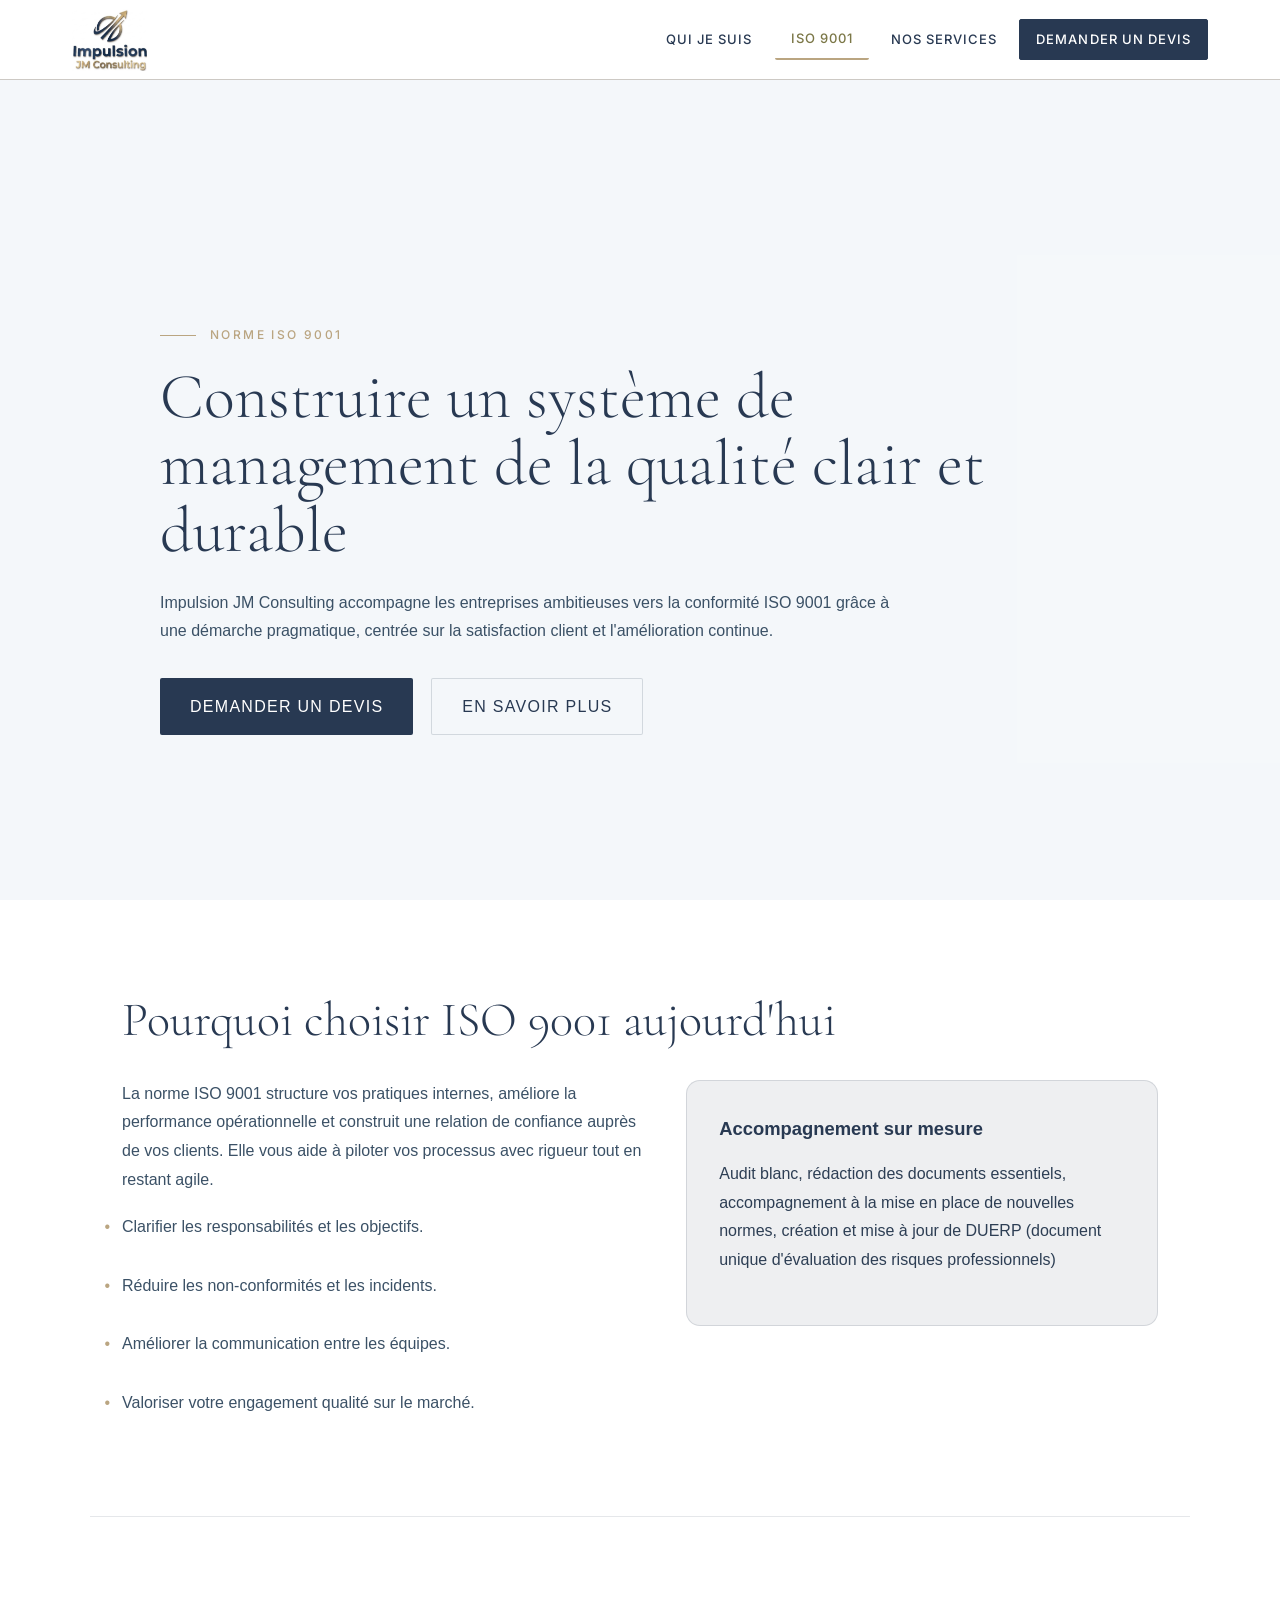
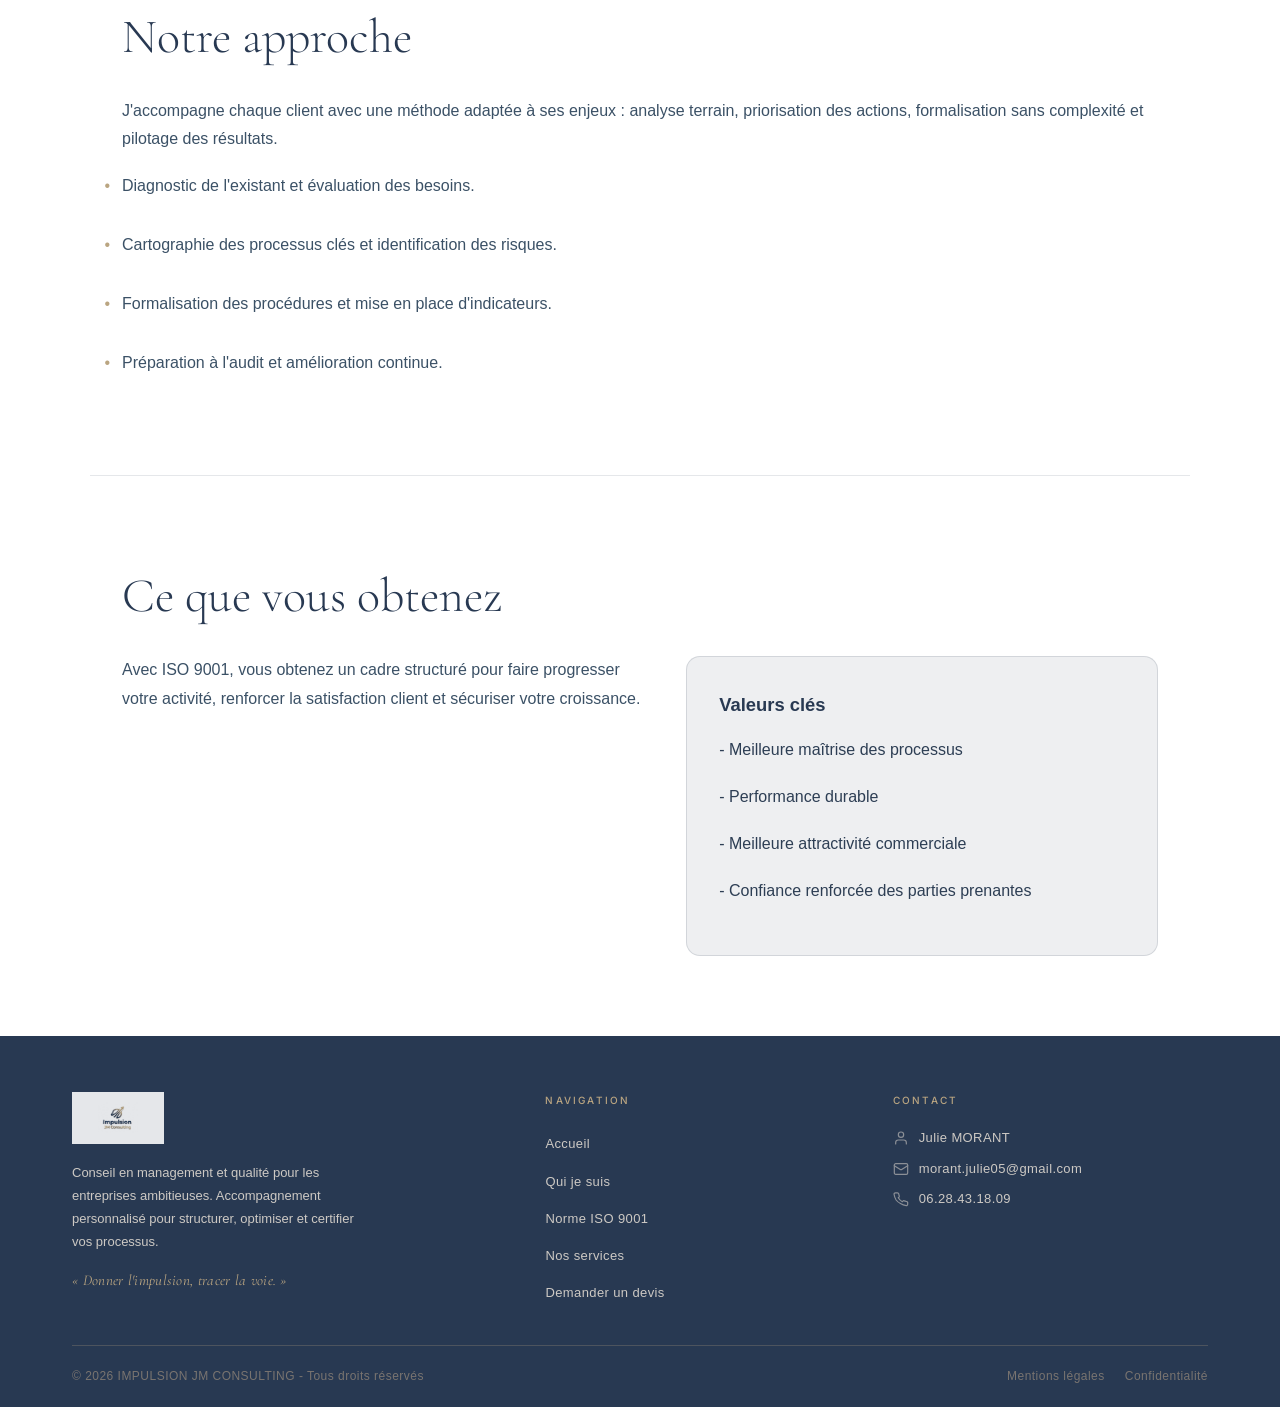
==== commit 21f2cc9f: "Remove space before self-closing img tag" ====
--- a/iso9001.html
+++ b/iso9001.html
@@ -21,7 +21,7 @@
 
       <!-- Logo cliquable → accueil -->
       <a href="index.html" class="logo-link" aria-label="IMPULSION JM CONSULTING – Accueil">
-        <img src="logo.png" alt="Logo Impulsion JM Consulting" />
+        <img src="logo.png" alt="Logo Impulsion JM Consulting"/> 
       </a>
 
       <!-- Hamburger (mobile) -->
--- a/style.css
+++ b/style.css
@@ -202,7 +202,7 @@
 .footer-brand .logo-footer img {
   height: 52px;
   width: auto;
-  filter: brightness(0) invert(1);
+  /* filter: brightness(0) invert(1); */
   opacity: 0.88;
 }
 
